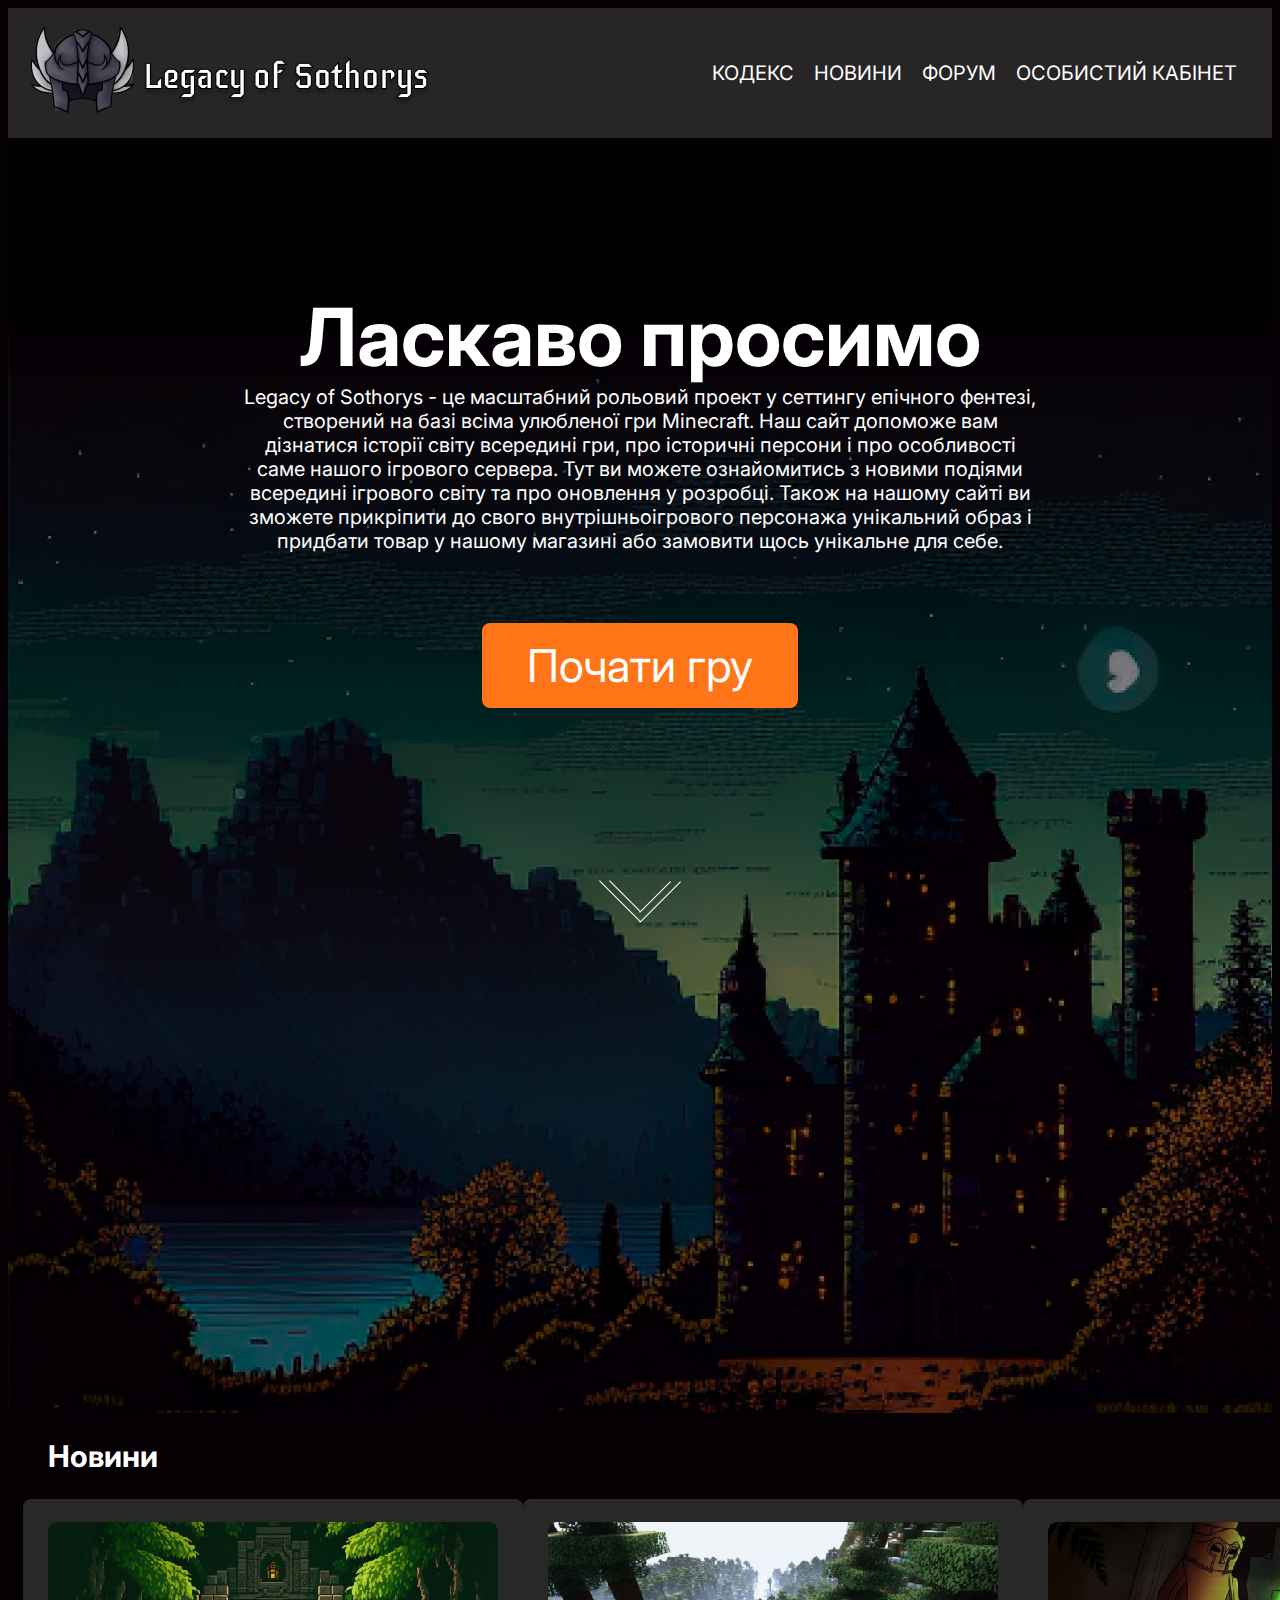
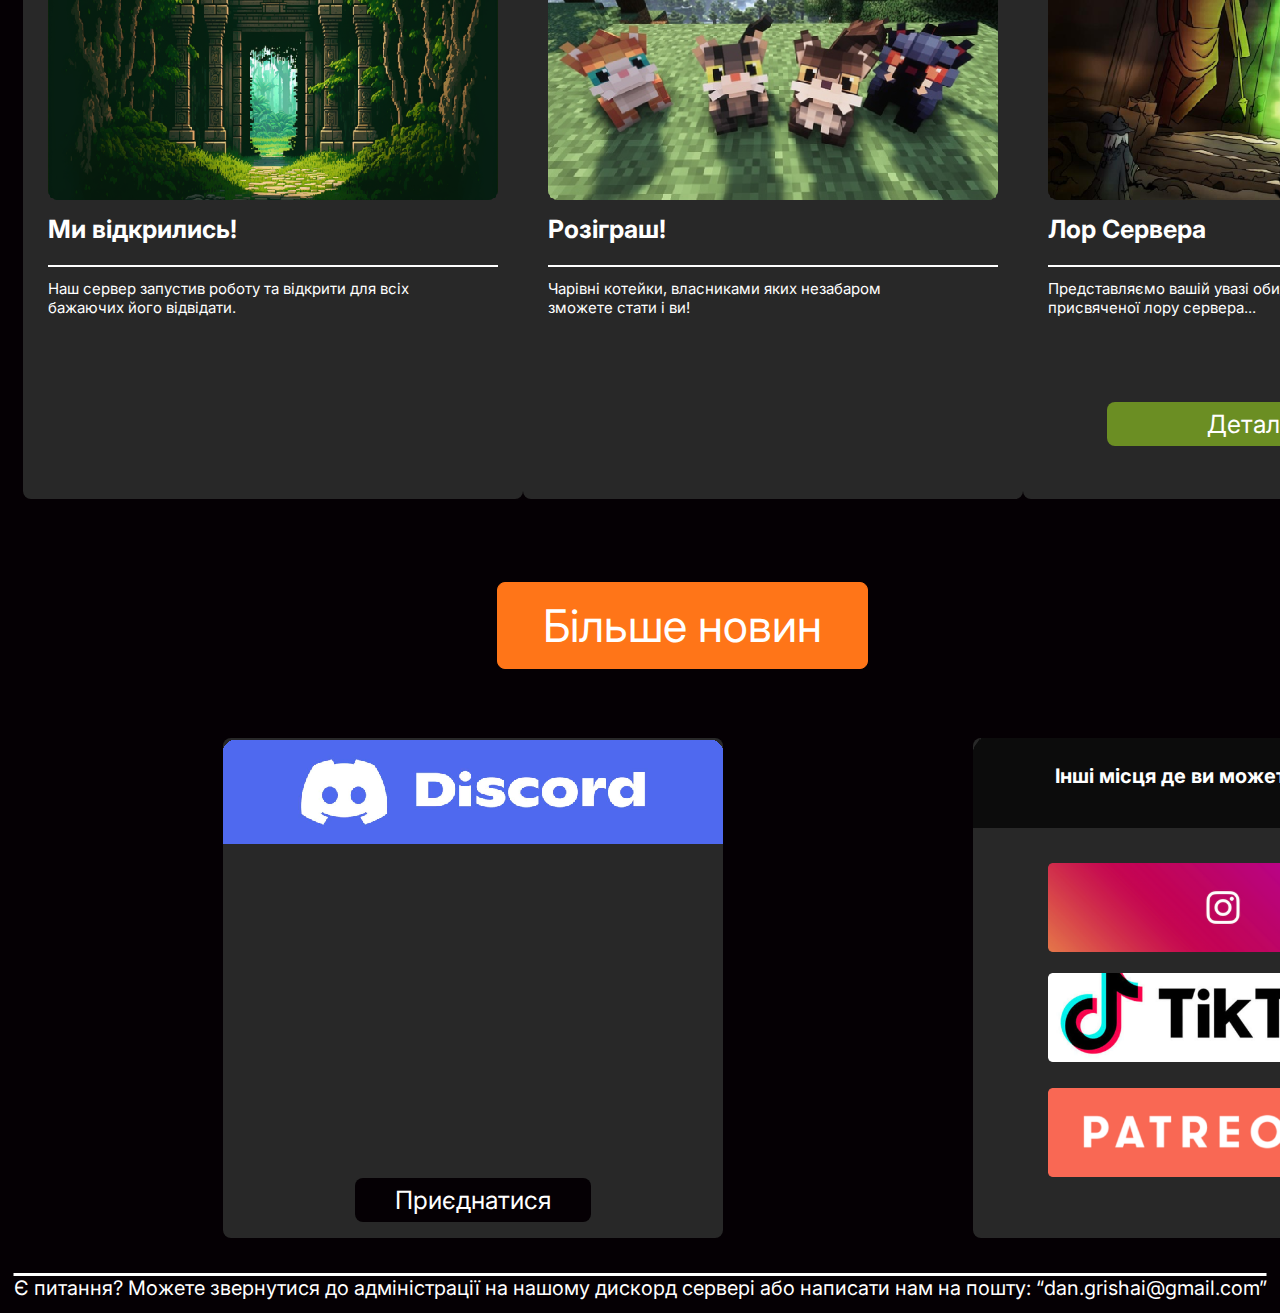
==== index.html @ 319db207 "1" ====
<!DOCTYPE html>
<html lang="en">
<head>
    <meta charset="UTF-8">
    <meta http-equiv="X-UA-Compatible" content="IE=edge">
    <meta name="viewport" content="width=device-width, initial-scale=1.0">
    <title>Legacy of  Sothorys</title>
    <link rel="preconnect" href="https://fonts.googleapis.com">
    <link rel="preconnect" href="https://fonts.gstatic.com" crossorigin>
    <link href="https://fonts.googleapis.com/css2?family=Inter&display=swap" rel="stylesheet">
    <link rel="stylesheet" href="/styles/style.css">
    <link href="https://cdnjs.cloudflare.com/ajax/libs/normalize/8.0.1/normalize.min.css">
</head>
<link rel="shortcut icon" href="/images/web.ico" type="image/x-icon">
<body>
    <header>
        <div class="header">
            <a href="index.html" class="header__logo"><img src="/images/Logo.png" alt="Logo"></a>
            <nav>
                <ul class="nav">
                    <li class="nav__item">
                        <a href="info.html" class="nav__link">Кодекс</a>
                    </li>
                    <li class="nav__item">
                        <a href="news.html" class="nav__link">Новини</a>
                    </li>
                    <li class="nav__item">
                        <a href="#" class="nav__link">Форум</a>
                    </li>
                    <li class="nav__item">
                        <a href="log.html" class="nav__link">Особистий кабінет</a>
                    </li>
                </ul>
            </nav>
        </div>
    </header>
    <section class="banner">
    <section>
        <div class="container">
            <h1 class="banner__title">Ласкаво просимо</h1>
            <p class="banner__text">Legacy of Sothorys - це масштабний рольовий
                проект у сеттингу епічного фентезі, створений
                на базі всіма улюбленої гри Minecraft.
                
                Наш сайт допоможе вам дізнатися історії світу всередині гри, про історичні персони і про особливості саме нашого ігрового сервера. Тут ви можете ознайомитись з новими подіями всередині ігрового світу та про оновлення у розробці. Також на нашому сайті ви зможете прикріпити до свого внутрішньоігрового персонажа унікальний образ і придбати товар у нашому магазині або замовити щось унікальне для себе.</p>
                <div class="btn">
                    <a href="start.html" class="btn__btn">Почати гру</a>
                </div>
                <img class="banner__img" src="/images/down.png " alt="banner">
        </div>
    </section>
    </section>
    <section class="section">
        <div class="container">
            <h2 class="section__title">Новини</h2>
            <div class="news">
                <div class="news-item">
                    <div class="news-header">
                        <div class="news-info">
                            <h3 class="news-info__title">Ми відкрились!</h3>
                        </div>
                    </div>
                    <div class="news-footer">
                        <ul class="news-list">
                            <p class="news-list__item">Наш сервер запустив роботу та відкрити для всіх бажаючих його відвідати.</p>
                            <!-- <a href="#" class="news-list__btn">Детальніше</a> -->
                        </ul>
                        <img class="news-info__img1" src="/images/new1.png" alt="news">
                        <img class="news-info__line1" src="/images/line.png" alt="news">
                    </div>
                </div>
                <div class="news-item1">
                    <div class="news-header">
                        <div class="news-info">
                            <h3 class="news-info__title">Розіграш!</h3>
                        </div>
                    </div>
                    <div class="news-footer">
                        <ul class="news-list">
                            <p class="news-list__item">Чарівні котейки, власниками яких незабаром зможете стати і ви!</p>
                            <!-- <a href="#" class="news-list__btn">Детальніше</a> -->
                        </ul>
                        <img class="news-info__img1" src="/images/new2.png" alt="news">
                        <img class="news-info__line1" src="/images/line.png" alt="news">
                    </div>
                </div>
                <div class="news-item2">
                    <div class="news-header">
                        <div class="news-info">
                            <h3 class="news-info__title">Лор Сервера</h3>
                        </div>
                    </div>
                    <div class="news-footer">
                        <ul class="news-list">
                            <p class="news-list__item">Представляємо вашій увазі обидві частини статті, присвяченої лору сервера...</p>
                            <a href="#" class="news-list__btn">Детальніше</a>
                        </ul>
                        <img class="news-info__img1" src="/images/new3.png" alt="news">
                        <img class="news-info__line1" src="/images/line.png" alt="news">
                    </div>
                    <div class="newsbtn">
                        <a href="news.html" class="newsbtn__btn">Більше новин</a>
                    </div>
                </div>
            </div>
        </div>
    </div>
</div>
    </section>
    <section class="contacts">
        <div class="info">
            <div class="links">                
                <div class="info__header">
                    <img class="info__header__img" src="/images/Dis1.png" alt="Dis">
                </div>
                <div class="info__btn">
                    <a href="#" class="info__btn__btn">Приєднатися</a>
                </div>
            </div>
            <div class="links1">                
                <div class="links1__header">
                    <img src="/images/blackline.png" class="links1__header__img" alt="textback">
                    <h4 class="links1__header__title">Інші місця де ви можете нас знайти:</h4>
                </div>
                <div class="links1__btn">
                    <a href="#"><img class="links1__btn__instagram" src="/images/inst.png" alt="info-btn"></a>
                    <a href="#"><img class="links1__btn__tiktok" src="/images/tiktok.png" alt="info-btn1"></a>
                    <a href="#"><img class="links1__btn__patreon" src="/images/patreon.png" alt="info-btn2"></a>
                </div>
            </div>
        </div>
    </section>
    <section class="end">
        <div class="ending">
            <p class="ending__text">Є питання? Можете звернутися до адміністрації на нашому дискорд сервері або написати нам на пошту: “dan.grishai@gmail.com”</p>
        </div>
    </section>
</body>
</html>
---- styles/style.css ----
@charset "UTF-8";
html {
  font-size: 10px;
}

body {
  color: #FFFFFF;
  background-color: #050004;
  font-size: 20px;
  font-family: "Inter", sans-serif;
  overflow-x: hidden;
}

a {
  text-decoration: none;
}

.header {
  display: flex;
  background-color: #272525;
  justify-content: space-between;
  align-items: center;
  height: 100px;
  max-width: 1940px;
  margin: 0 auto;
  padding: 15px 15px;
}

.container {
  max-width: 1940px;
  margin: 0 auto;
  padding: 0 15px;
}

.nav {
  list-style: none;
  display: flex;
  text-transform: uppercase;
}
.nav__item {
  margin-right: 20px;
}
.nav__item:last-child {
  margin-right: 20px;
}
.nav__link {
  color: #FFFFFF;
  text-decoration: none;
}

.banner {
  text-align: center;
  background-color: #050004;
  background-image: url(/images/Back.png);
  color: #FFFFFF;
  max-width: 1940px;
  padding-top: 150px;
  padding-bottom: 657px;
}
.banner__title {
  font-size: 8rem;
  max-width: 920px;
  margin: 0 auto;
}
.banner__text {
  max-width: 800px;
  margin: 0 auto;
}
.banner__img {
  position: relative;
  top: 172px;
}

.section {
  background-color: #050004;
  max-width: 1940px;
  max-height: 900px;
}
.section__title {
  position: relative;
  left: 25px;
}

.btn {
  display: flex;
  align-items: center;
  justify-content: center;
  padding-top: 70px;
}
.btn__btn {
  font-size: 45px;
  background-color: #FF7518;
  padding: 1.5rem 4.5rem;
  color: #FFFFFF;
  border-radius: 0.8rem;
}

.news {
  display: flex;
  justify-content: space-between;
  top: 50px;
}

.news-info {
  display: flex;
  background-color: #282828;
  width: 500px;
  height: 600px;
  border-radius: 0.8rem;
}
.news-info__title {
  position: relative;
  top: 290px;
  font-size: 2.5rem;
  left: 25px;
}
.news-info__img1 {
  position: relative;
  bottom: 675px;
  left: 25px;
}
.news-info__line1 {
  display: flex;
  position: relative;
  width: 450px;
  height: 2px;
  bottom: 615px;
  left: 25px;
}

.news-list {
  display: flex;
  max-width: 400px;
  font-size: 1.5rem;
  position: relative;
  bottom: 250px;
  right: 15px;
}
.news-list__btn {
  display: flex;
  position: absolute;
  top: 138px;
  left: 99px;
  font-size: 2.5rem;
  background-color: #6B8E23;
  padding: 0.7rem 10rem;
  color: #FFFFFF;
  border-radius: 0.8rem;
}

.news-item {
  position: relative;
  margin: 0 auto;
}

.news-item1 {
  position: relative;
  margin: 0 auto;
}

.news-item2 {
  position: relative;
  margin: 0 auto;
}

.newsbtn {
  display: flex;
  position: relative;
  right: 526px;
  bottom: 300px;
}
.newsbtn__btn {
  border: 1px solid #FF7518;
  font-size: 45px;
  background-color: #FF7518;
  padding: 1.5rem 4.5rem;
  color: #FFFFFF;
  border-radius: 0.8rem;
}

.contacts {
  background-color: #050004;
  max-width: 1940px;
}

.info {
  display: flex;
  background-color: #282828;
  width: 500px;
  height: 500px;
  border-radius: 0.8rem;
  position: relative;
  left: 17%;
}
.info__header__img {
  display: flex;
  position: relative;
  bottom: 18px;
}
.info__btn__btn {
  display: flex;
  position: absolute;
  left: 50%;
  transform: translate(-50%, 0);
  top: 88%;
  font-size: 2.5rem;
  background-color: #050004;
  padding: 0.7rem 4rem;
  color: #FFFFFF;
  border-radius: 0.8rem;
}
.info__end {
  display: flex;
}

.links1 {
  display: flex;
  background-color: #282828;
  width: 500px;
  height: 500px;
  border-radius: 0.8rem;
  position: relative;
  left: 50%;
}
.links1__header {
  display: flex;
}
.links1__header__img {
  display: flex;
  max-height: 90px;
  max-width: 500px;
  position: relative;
}
.links1__header__title {
  display: flex;
  position: absolute;
  left: 82px;
}
.links1__btn {
  position: relative;
  right: 85%;
}
.links1__btn__instagram {
  display: flex;
  position: absolute;
  max-width: 350px;
  max-height: 90px;
  top: 25%;
}
.links1__btn__tiktok {
  display: flex;
  position: absolute;
  max-width: 350px;
  max-height: 90px;
  top: 47%;
}
.links1__btn__patreon {
  display: flex;
  position: absolute;
  max-width: 350px;
  max-height: 90px;
  top: 70%;
}

.end {
  background-color: #050004;
  max-width: 1940px;
}

.ending {
  display: flex;
}
.ending__text {
  top: 15px;
  display: flex;
  position: relative;
  left: 50%;
  transform: translate(-50%, 0);
  border-top: solid;
}

.start {
  background-color: #050004;
  max-width: 1940px;
}
.start__title {
  position: relative;
  left: 25px;
}

.step {
  position: relative;
  left: 25px;
}
.step__first {
  display: flex;
  position: relative;
}
.step__first__img {
  position: relative;
}
.step__first__title {
  position: absolute;
  left: 80px;
  bottom: 313px;
  font-size: 40px;
}
.step__first__text {
  position: absolute;
  left: 80px;
  bottom: 227px;
  max-width: 500px;
}
.step__first__rools {
  display: flex;
  position: absolute;
  left: 77px;
  bottom: 193px;
  background-color: #FF7518;
  padding: 1rem 0.9rem;
  border-radius: 0.8rem;
  color: #fff;
}
.step__first__registration {
  display: flex;
  position: absolute;
  left: 304px;
  bottom: 193px;
  background-color: #6B8E23;
  padding: 1rem 0.9rem;
  border-radius: 0.8rem;
  color: #fff;
}
.step__two {
  position: relative;
  top: 45px;
}
.step__two__img {
  position: relative;
}
.step__two__title {
  position: absolute;
  left: 80px;
  bottom: 336px;
  font-size: 40px;
}
.step__two__text {
  position: absolute;
  left: 80px;
  bottom: 260px;
  max-width: 500px;
}
.step__two__windows {
  display: inline-block;
  position: relative;
  padding: 12px 40px 12px 16px;
  background-color: #FF7518;
  color: #fff;
  font-weight: 500;
  font-size: 18px;
  border-radius: 0.8rem;
  bottom: 190px;
  left: 10px;
}
.step__two__windows__text {
  display: block;
  margin-bottom: 6px;
}
.step__two__windows__subtext {
  display: block;
  font-weight: 300;
}
.step__two__linux {
  display: inline-block;
  position: relative;
  padding: 12px 40px 12px 16px;
  background-color: #6B8E23;
  color: #fff;
  font-weight: 500;
  font-size: 18px;
  border-radius: 0.8rem;
  bottom: 190px;
  left: 20px;
}
.step__two__linux__text {
  display: block;
  margin-bottom: 6px;
}
.step__two__linux__subtext {
  display: block;
  font-weight: 300;
}
.step__last {
  position: relative;
  top: 60px;
}
.step__last__title {
  position: absolute;
  left: 80px;
  bottom: -26px;
  font-size: 40px;
}

.step__two__windows::before {
  content: "";
  display: block;
  position: absolute;
  top: 0;
  right: 0;
  bottom: 0;
  width: 60px;
  background-image: url("/images/wind.png");
  background-position: center bottom;
  background-repeat: no-repeat;
}

.step__two__linux::before {
  content: "";
  display: block;
  position: absolute;
  top: 0;
  right: 0;
  bottom: 0;
  width: 60px;
  background-image: url("/images/linux.png");
  background-position: center bottom;
  background-repeat: no-repeat;
}

.Reg {
  text-align: center;
  background-color: #050004;
  background-image: url(/images/Back.png);
  max-width: 1940px;
  padding-top: 150px;
  padding-bottom: 633px;
}

.registration-container {
  background-color: rgba(30, 30, 30, 0.8);
  color: #fff;
  position: fixed;
  top: 60%;
  left: 50%;
  transform: translate(-50%, -50%);
  padding: 30px;
  border-radius: 10px;
  box-shadow: 0px 0px 20px 0px rgba(0, 0, 0, 0.3);
  max-width: 600px;
}

.registration-container h2 {
  margin-top: 0;
}

.form-row {
  display: flex;
  justify-content: space-between;
}

.form-group {
  margin-bottom: 20px;
}

label {
  display: block;
  margin-bottom: 5px;
}

input[type=text],
input[type=email],
input[type=password] {
  border: 1px solid #ccc;
  background-color: rgba(255, 255, 255, 0.1);
  color: #fff;
}

button[type=submit] {
  display: block;
  margin-top: 30px;
  padding: 20px 156px;
  border: 1px solid #ccc;
  border-radius: 5px;
  background-color: rgba(255, 255, 255, 0.1);
  color: #fff;
  cursor: pointer;
}

button[type=submit]:hover {
  background-color: rgba(255, 255, 255, 0.2);
}

.login-section {
  background-color: rgba(30, 30, 30, 0.8);
  color: white;
  width: 400px;
  margin: 0 auto;
  padding: 20px;
  border-radius: 10px;
  text-align: center;
}

.login-section h2 {
  font-size: 24px;
  margin-bottom: 20px;
}

.login-form {
  display: flex;
  flex-direction: column;
}

.input-group {
  display: flex;
  flex-direction: row;
  align-items: center;
  margin-bottom: 10px;
}

.input-group label {
  margin-right: 10px;
}

.input-group input {
  padding: 5px;
  border: 1px solid gray;
  border-radius: 5px;
  font-size: 16px;
  width: 100%;
}

.button-group {
  display: flex;
  justify-content: center;
  margin-top: 20px;
}

.button-group button {
  padding: 10px 20px;
  background-color: gray;
  border: none;
  color: white;
  font-size: 16px;
  border-radius: 5px;
  cursor: pointer;
}

.links-group {
  margin-top: 20px;
}

.links-group a {
  margin-right: 10px;
  color: white;
  text-decoration: none;
}

.links-group a:hover {
  text-decoration: underline;
}

.Log {
  background-color: #050004;
  background-image: url(/images/Back.png);
  max-width: 1940px;
  padding-top: 150px;
  padding-bottom: 229px;
}

.login-section {
  background-color: #1E1E1E;
  opacity: 0.8;
  color: #FFF;
  text-align: center;
  padding: 50px;
}

.login-section h2 {
  margin-top: -20px;
  font-size: 34px;
  margin-bottom: 30px;
}

.form-group {
  display: flex;
  flex-direction: column;
  margin-bottom: 20px;
}

.form-group label {
  align-self: flex-start;
  margin-bottom: 5px;
}

.form-group input {
  padding: 10px;
  border: 1px solid #888;
  border-radius: 5px;
  background-color: #1E1E1E;
  color: #FFF;
}

.form-group input:focus {
  outline: none;
  border-color: #0CF;
}

.form-group input[type=submit] {
  background-color: #1E1E1E;
  border: 1px solid #888;
  border-radius: 5px;
  color: #FFF;
  padding: 10px 20px;
  cursor: pointer;
}

.form-group input[type=submit]:hover {
  background-color: #0CF;
  border-color: #0CF;
  color: #FFF;
}

.links {
  margin-top: 20px;
}

.links a {
  color: #FFF;
  text-decoration: none;
  margin-right: 20px;
}

.links a:hover {
  color: #0CF;
}

.logbtn {
  border: 1px solid white;
  padding: 2px 15px;
  color: #FFFFFF;
  border-color: #FFF;
  border-radius: 0.8rem;
}

/* Стили для ячеек новостей */
.news-itemm {
  background-color: #272525;
  color: white;
  margin-bottom: 20px;
  margin: 0 auto;
  text-align: center;
  top: 50px;
  max-width: 900px;
  max-height: 600px;
}
.news-itemm__date {
  position: relative;
  left: 25px;
}

.news-itemm h2 {
  position: relative;
  top: 10px;
}

/* Стили для изображения */
.news-itemm img {
  max-width: 100%;
}

/* Стили для кнопки "Подробней" */
.read-more {
  background-color: #FF7518;
  color: #FFFFFF;
  padding: 10px 20px;
  text-decoration: none;
  border-radius: 0.8rem;
  position: relative;
  right: 25px;
}

.new3 {
  width: 80%;
  margin: 0 auto;
  text-align: center;
}
.new3-text {
  max-width: 800px;
  position: relative;
  left: 350px;
}
.new3-btn {
  font-size: 2.5rem;
  background-color: #FF7518;
  padding: 2rem 10rem;
  border-radius: 0.8rem;
  color: #FFFFFF;
  position: relative;
  top: 25px;
}

.Titels {
  display: flex;
  flex-direction: column;
  background-color: #282828;
  padding: 10px;
  width: 200px;
  height: 725px;
  position: relative;
  top: 20px;
}

.Titels__title {
  font-size: 1.2em;
  margin-bottom: 10px;
}

.infos {
  list-style: none;
  padding: 0;
  margin: 0;
}

.infos__item {
  margin-bottom: 5px;
}

.infos__item a {
  color: #fff;
  text-decoration: none;
}

.infos__link {
  font-size: 16px;
  position: relative;
  left: 5px;
}

.infos__link:hover {
  text-decoration: underline;
}

.Textos {
  position: relative;
  left: 500px;
  bottom: 700px;
}

.prof-inf {
  position: relative;
  left: 300px;
  max-width: 400px;
  max-height: 500px;
  margin: 50px;
  background-color: #272525;
  padding: 80px 40px;
  border-radius: 10px;
}

.profile-section {
  display: flex;
  align-items: center;
  margin-bottom: 20px;
}

.profile-section label {
  font-weight: bold;
  margin-right: 10px;
}

.change-password-btn {
  background-color: #FF7518;
  color: #fff;
  padding: 5px 5px;
  border: none;
  border-radius: 30px;
  cursor: pointer;
}

.logout-btn {
  background-color: #6B8E23;
  color: #fff;
  padding: 10px 20px;
  border: none;
  border-radius: 30px;
  font-weight: bold;
  cursor: pointer;
  margin-left: auto;
}

.personalization-section {
  position: relative;
  left: 800px;
  bottom: 346px;
  max-width: 400px;
  max-height: 500px;
  margin: 50px;
  background-color: #272525;
  padding: 80px 40px;
  border-radius: 10px;
}

.personalization-section h2 {
  margin-bottom: 10px;
}

.upload-message {
  font-size: 14px;
  color: gray;
  margin-bottom: 10px;
}

.image-preview {
  border: 1px solid #ccc;
  padding: 10px;
  max-width: 100%;
  margin-bottom: 10px;
}

.upload-btn {
  background-color: orange;
  color: #fff;
  padding: 10px 20px;
  border: none;
  border-radius: 30px;
  font-weight: bold;
  cursor: pointer;
}/*# sourceMappingURL=style.css.map */
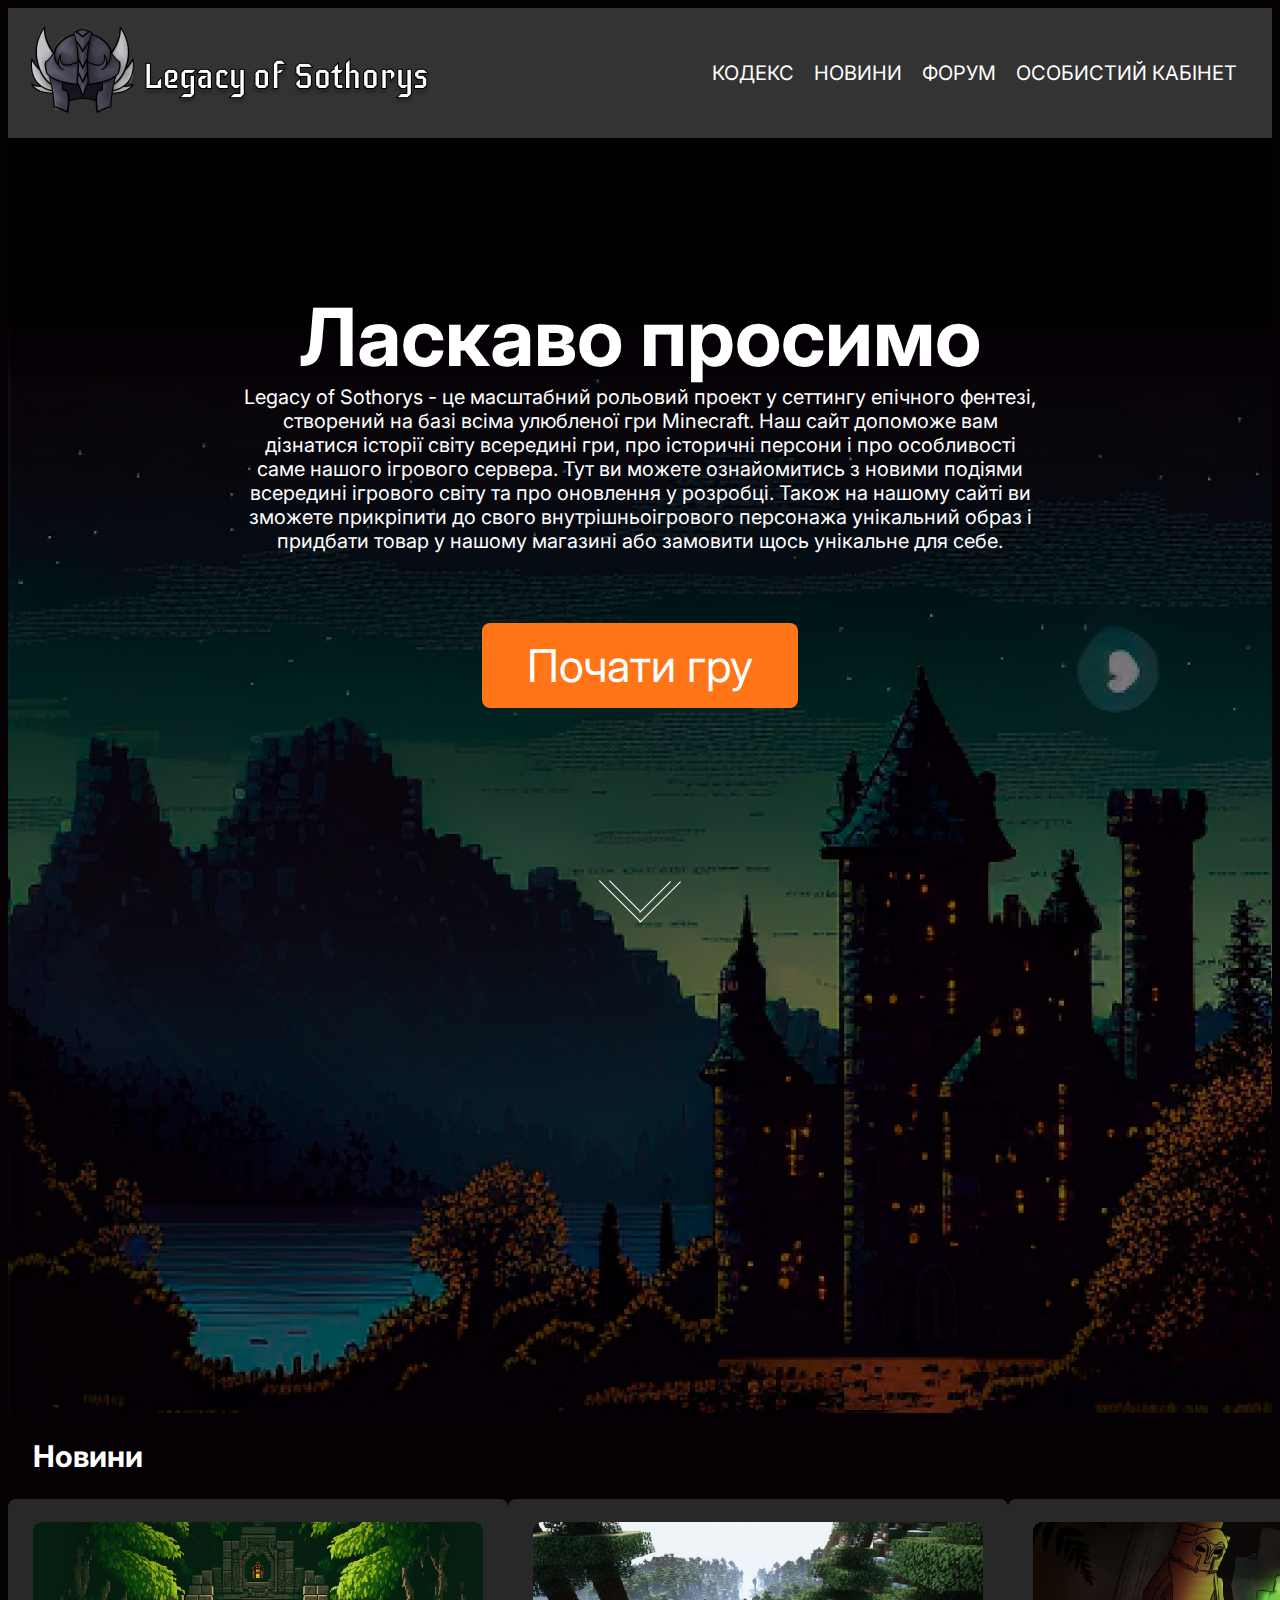
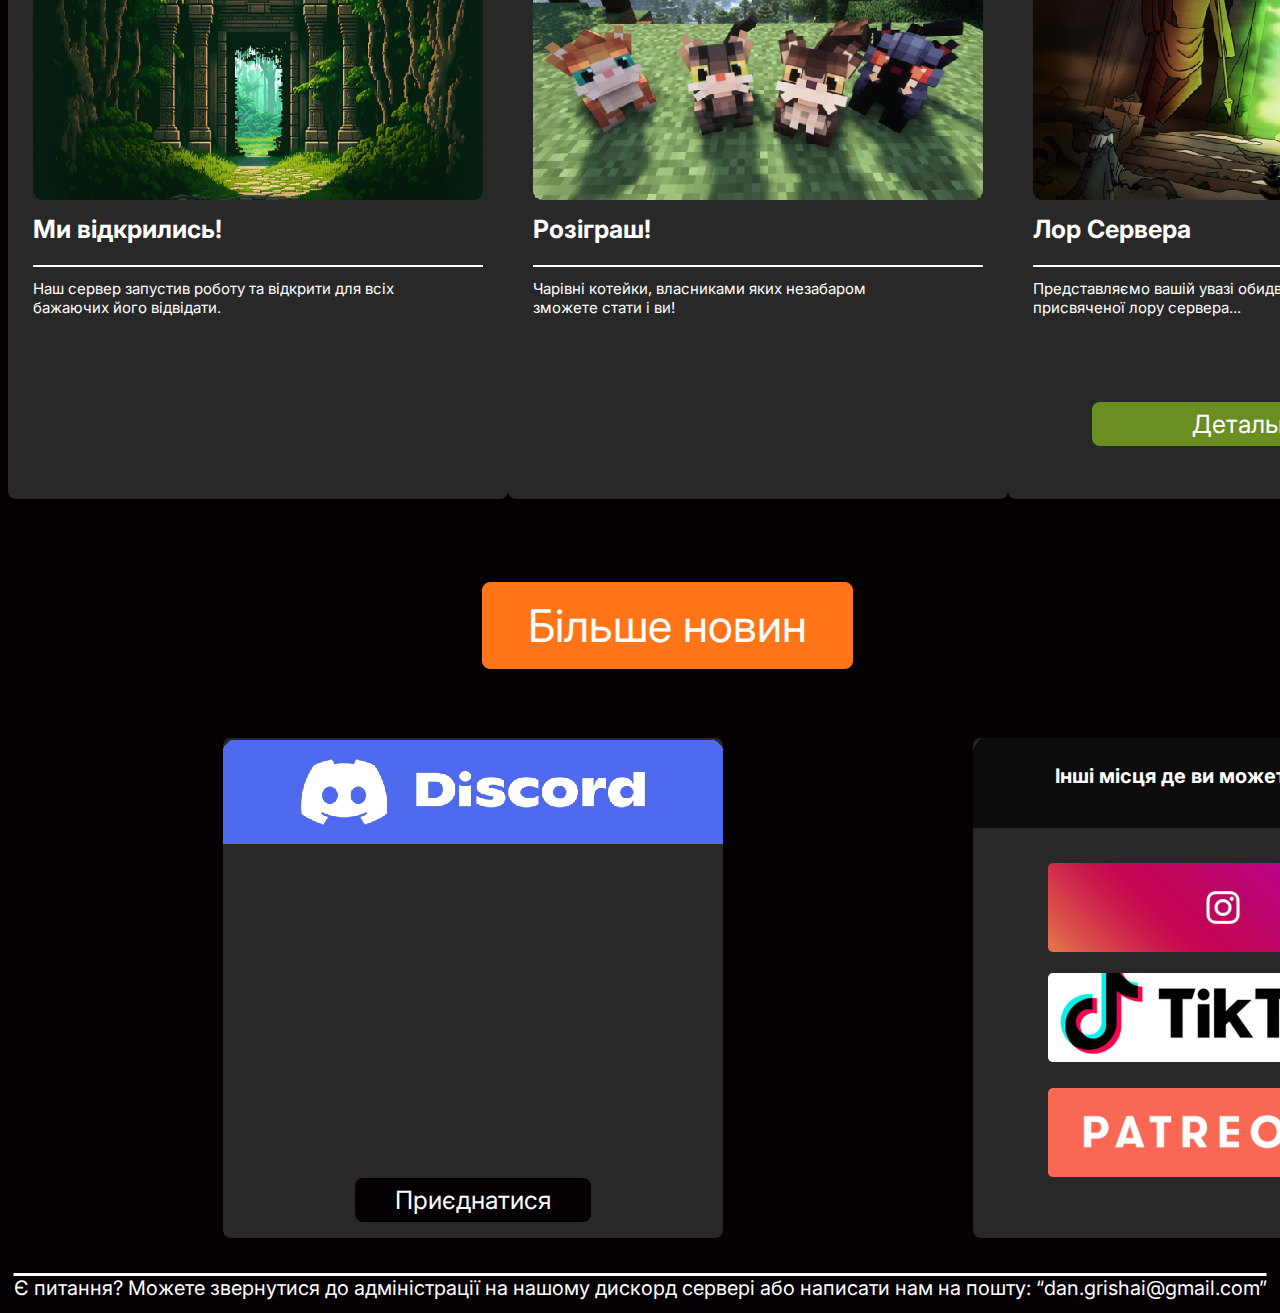
==== commit c522e4a1: "1" ====
--- a/index.html
+++ b/index.html
@@ -32,8 +32,10 @@
                     </li>
                 </ul>
             </nav>
+            <div class="navbar-toggle">&#9776;</div>
         </div>
     </header>
+    
     <section class="banner">
     <section>
         <div class="container">
@@ -135,5 +137,15 @@
             <p class="ending__text">Є питання? Можете звернутися до адміністрації на нашому дискорд сервері або написати нам на пошту: “dan.grishai@gmail.com”</p>
         </div>
     </section>
+    <script>
+        document.addEventListener('DOMContentLoaded', function () {
+            var navbarToggle = document.querySelector('.navbar-toggle');
+            var navbarMenu = document.querySelector('.nav');
+
+            navbarToggle.addEventListener('click', function () {
+                navbarMenu.classList.toggle('navbar-open');
+            });
+        });
+    </script>
 </body>
 </html>--- a/styles/style.css
+++ b/styles/style.css
@@ -17,19 +17,15 @@
 
 .header {
   display: flex;
-  background-color: #272525;
+  background-color: #333;
   justify-content: space-between;
   align-items: center;
   height: 100px;
   max-width: 1940px;
   margin: 0 auto;
   padding: 15px 15px;
-}
-
-.container {
-  max-width: 1940px;
-  margin: 0 auto;
-  padding: 0 15px;
+  position: relative; /* Добавлено */
+  z-index: 999; /* Добавлено */
 }
 
 .nav {
@@ -37,17 +33,45 @@
   display: flex;
   text-transform: uppercase;
 }
+
 .nav__item {
   margin-right: 20px;
 }
-.nav__item:last-child {
-  margin-right: 20px;
-}
+
 .nav__link {
-  color: #FFFFFF;
+  color: #fff;
   text-decoration: none;
 }
 
+.navbar-toggle {
+  display: none;
+}
+
+@media screen and (max-width: 930px) {
+  .nav {
+    display: none;
+    flex-direction: column;
+    align-items: center;
+    background-color: #333;
+    padding: 20px;
+    position: absolute;
+    top: 100px;
+    left: 0;
+    right: 0;
+    z-index: 999; /* Добавлено */
+  }
+  .navbar-open {
+    display: flex;
+  }
+  .navbar-toggle {
+    display: block;
+    cursor: pointer;
+    color: #fff;
+    font-size: 24px;
+    position: relative; /* Добавлено */
+    z-index: 1000; /* Добавлено */
+  }
+}
 .banner {
   text-align: center;
   background-color: #050004;
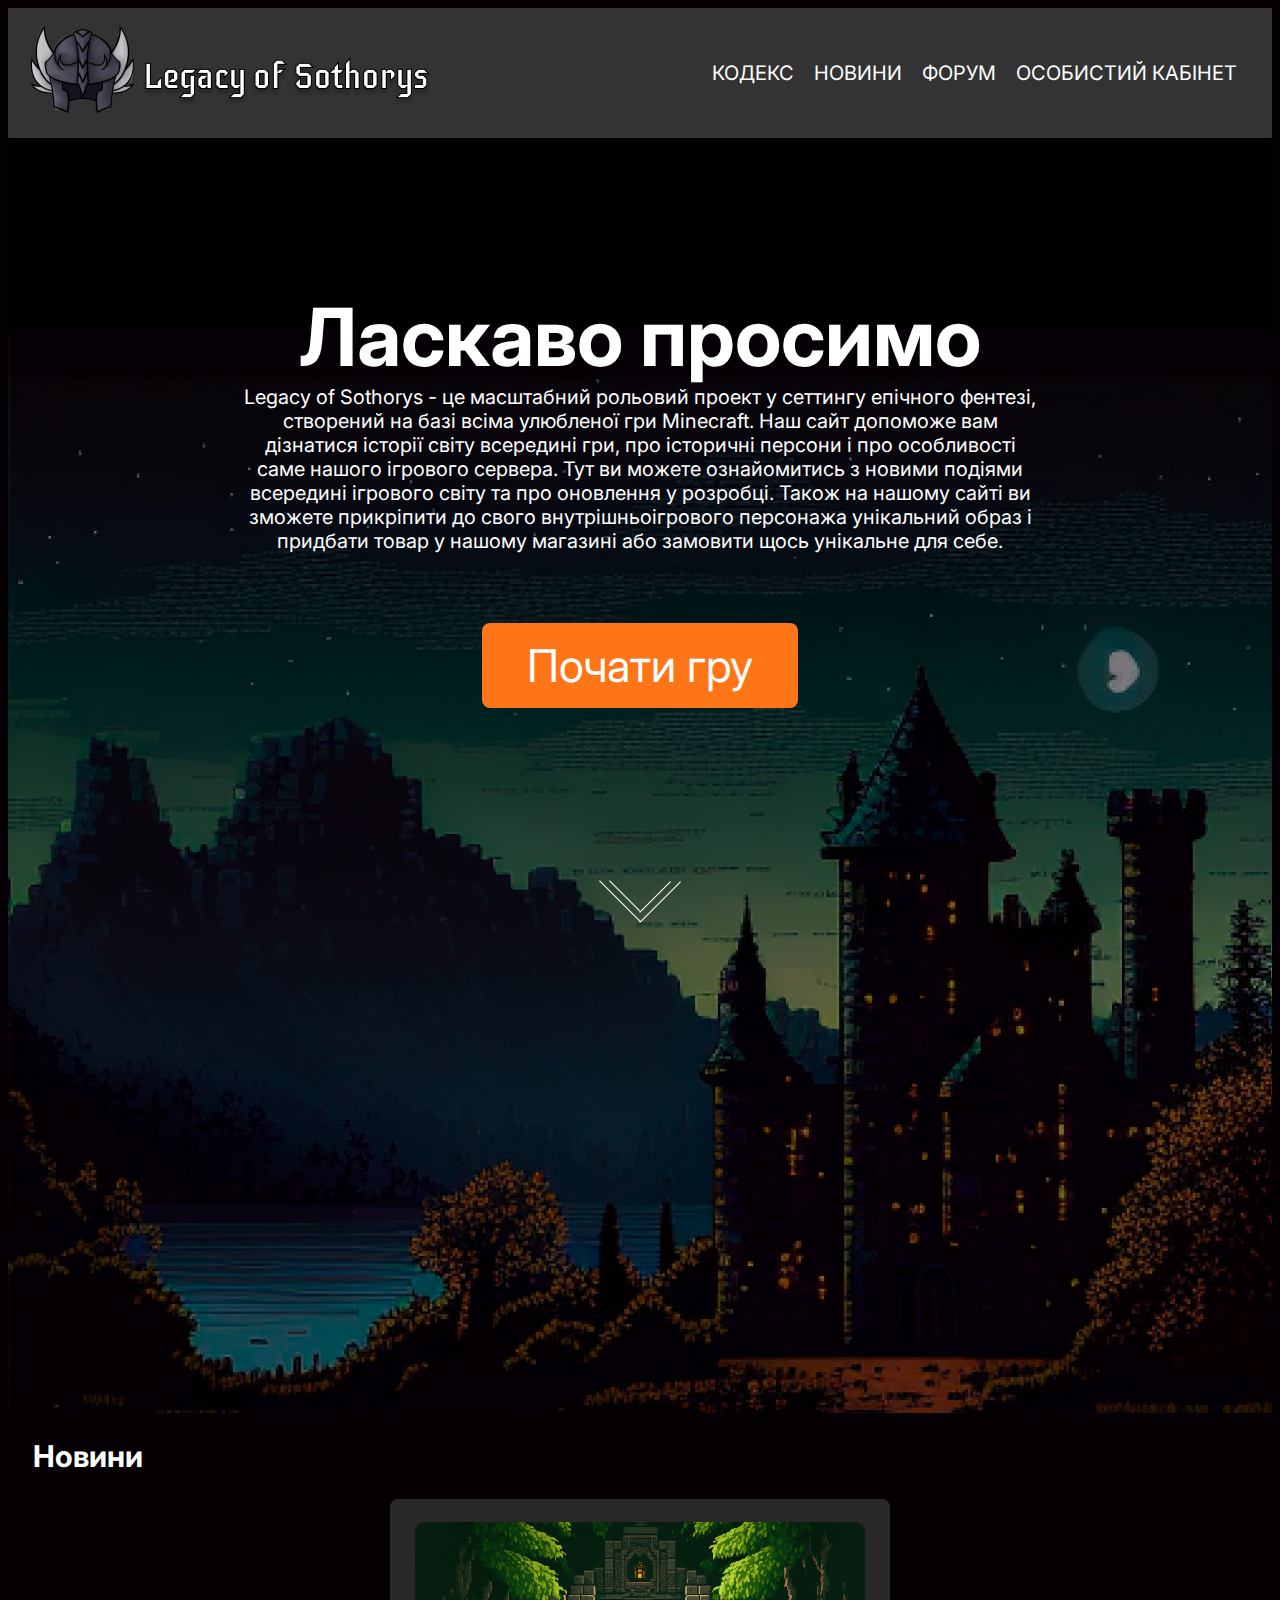
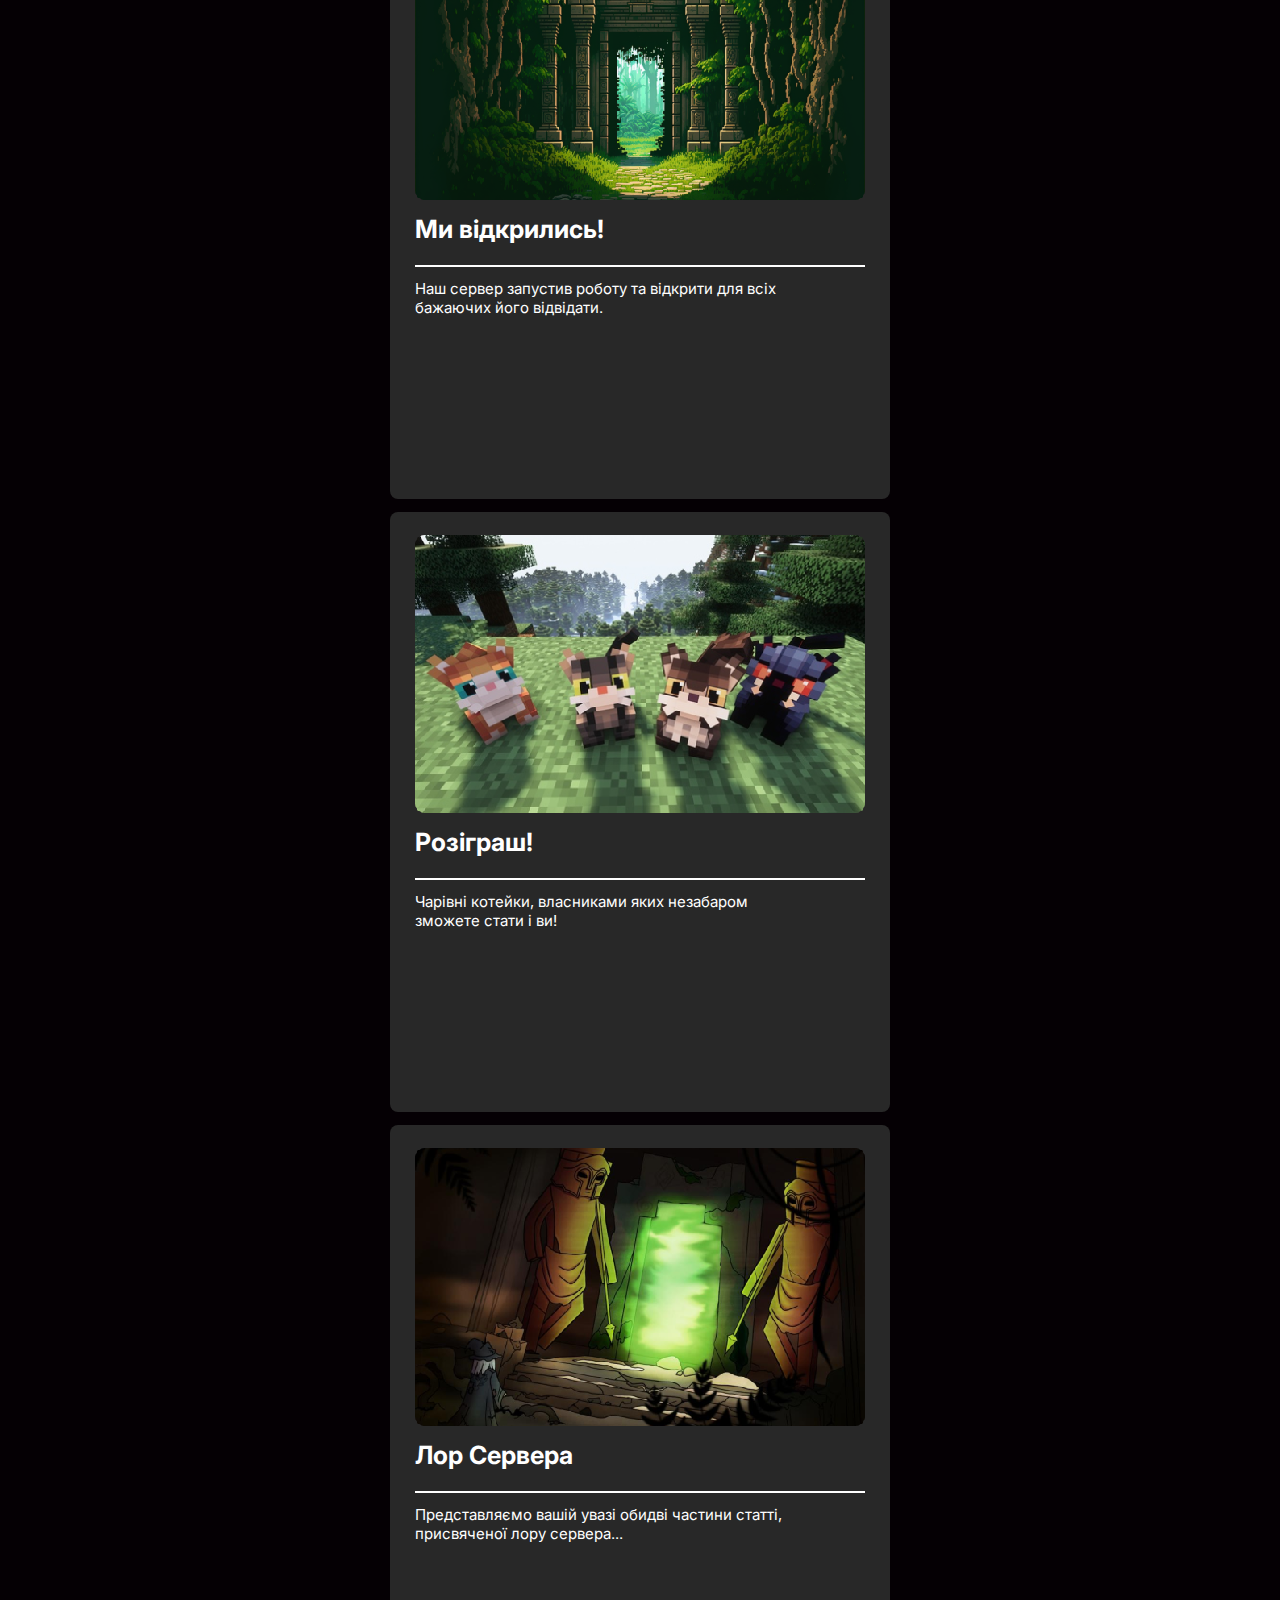
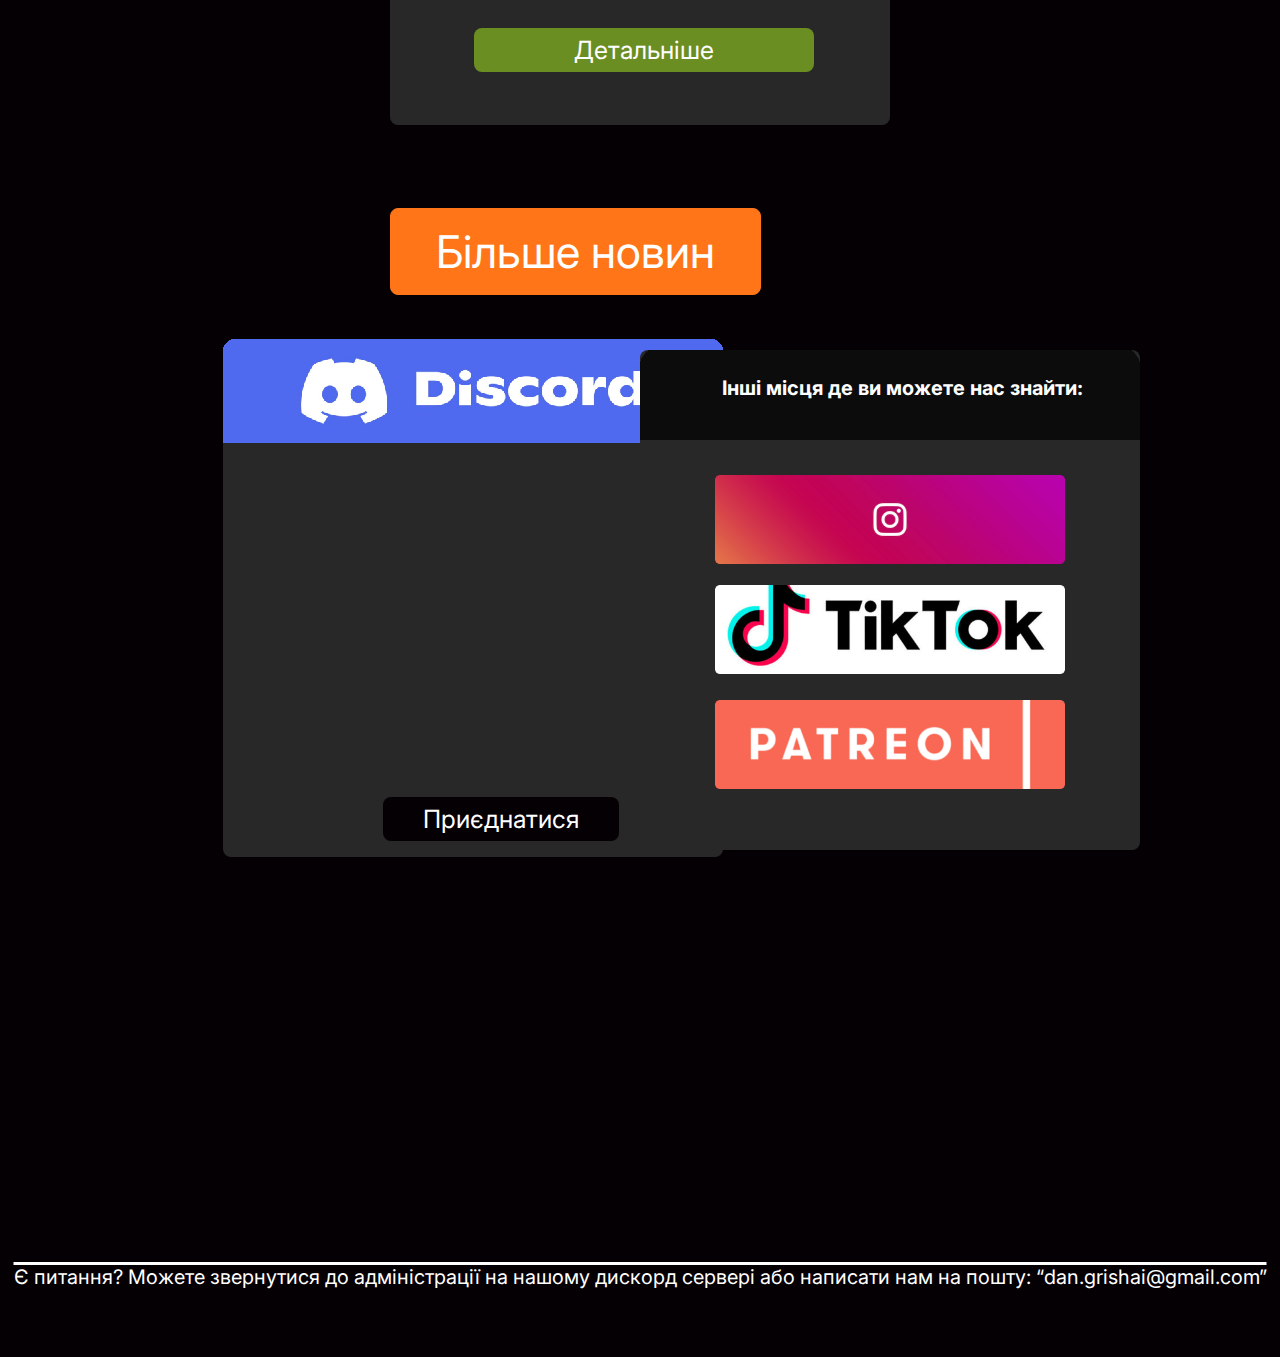
==== commit 6392f8fb: "1" ====
--- a/index.html
+++ b/index.html
@@ -111,25 +111,25 @@
     </section>
     <section class="contacts">
         <div class="info">
-            <div class="links">                
-                <div class="info__header">
-                    <img class="info__header__img" src="/images/Dis1.png" alt="Dis">
+                <div class="info-links">                
+                    <div class="info-links__header">
+                        <img class="info-links__header__img" src="/images/Dis1.png" alt="Dis">
+                    </div>
+                    <div class="info-links__btn">
+                        <a href="#" class="info-links__btn__btn">Приєднатися</a>
+                    </div>
                 </div>
-                <div class="info__btn">
-                    <a href="#" class="info__btn__btn">Приєднатися</a>
+                <div class="info-links1">                
+                    <div class="info-links1__header">
+                        <img src="/images/blackline.png" class="info-links1__header__img" alt="textback">
+                        <h4 class="info-links1__header__title">Інші місця де ви можете нас знайти:</h4>
+                    </div>
+                    <div class="info-links1__btn">
+                        <a href="#"><img class="info-links1__btn__instagram" src="/images/inst.png" alt="info-btn"></a>
+                        <a href="#"><img class="info-links1__btn__tiktok" src="/images/tiktok.png" alt="info-btn1"></a>
+                        <a href="#"><img class="info-links1__btn__patreon" src="/images/patreon.png" alt="info-btn2"></a>
+                    </div>
                 </div>
-            </div>
-            <div class="links1">                
-                <div class="links1__header">
-                    <img src="/images/blackline.png" class="links1__header__img" alt="textback">
-                    <h4 class="links1__header__title">Інші місця де ви можете нас знайти:</h4>
-                </div>
-                <div class="links1__btn">
-                    <a href="#"><img class="links1__btn__instagram" src="/images/inst.png" alt="info-btn"></a>
-                    <a href="#"><img class="links1__btn__tiktok" src="/images/tiktok.png" alt="info-btn1"></a>
-                    <a href="#"><img class="links1__btn__patreon" src="/images/patreon.png" alt="info-btn2"></a>
-                </div>
-            </div>
         </div>
     </section>
     <section class="end">
--- a/styles/style.css
+++ b/styles/style.css
@@ -72,6 +72,41 @@
     z-index: 1000; /* Добавлено */
   }
 }
+@media screen and (max-width: 1562px) {
+  .news {
+    display: flex;
+    flex-direction: column;
+    top: 50px;
+  }
+  .news-item1 {
+    position: relative;
+    bottom: 370px;
+  }
+  .news-item2 {
+    position: relative;
+    bottom: 740px;
+  }
+  .newsbtn {
+    display: flex;
+    position: relative;
+    left: 50%;
+  }
+  .info {
+    display: flex;
+    flex-direction: column;
+    position: relative;
+    top: 1219px;
+  }
+  .info-links {
+    display: flex;
+    position: relative;
+    left: 50px;
+  }
+  .ending {
+    position: relative;
+    top: 1089px;
+  }
+}
 .banner {
   text-align: center;
   background-color: #050004;
@@ -190,7 +225,8 @@
 .newsbtn {
   display: flex;
   position: relative;
-  right: 526px;
+  right: 60%;
+  transform: translate(-50%, 0);
   bottom: 300px;
 }
 .newsbtn__btn {
@@ -207,7 +243,7 @@
   max-width: 1940px;
 }
 
-.info {
+.info-links {
   display: flex;
   background-color: #282828;
   width: 500px;
@@ -216,15 +252,15 @@
   position: relative;
   left: 17%;
 }
-.info__header__img {
+.info-links__header__img {
   display: flex;
   position: relative;
   bottom: 18px;
 }
-.info__btn__btn {
-  display: flex;
-  position: absolute;
-  left: 50%;
+.info-links__btn__btn {
+  display: flex;
+  position: relative;
+  right: 94%;
   transform: translate(-50%, 0);
   top: 88%;
   font-size: 2.5rem;
@@ -233,11 +269,11 @@
   color: #FFFFFF;
   border-radius: 0.8rem;
 }
-.info__end {
-  display: flex;
-}
-
-.links1 {
+.info-links__end {
+  display: flex;
+}
+
+.info-links1 {
   display: flex;
   background-color: #282828;
   width: 500px;
@@ -245,40 +281,41 @@
   border-radius: 0.8rem;
   position: relative;
   left: 50%;
-}
-.links1__header {
-  display: flex;
-}
-.links1__header__img {
+  bottom: 507px;
+}
+.info-links1__header {
+  display: flex;
+}
+.info-links1__header__img {
   display: flex;
   max-height: 90px;
   max-width: 500px;
   position: relative;
 }
-.links1__header__title {
+.info-links1__header__title {
   display: flex;
   position: absolute;
   left: 82px;
 }
-.links1__btn {
+.info-links1__btn {
   position: relative;
   right: 85%;
 }
-.links1__btn__instagram {
+.info-links1__btn__instagram {
   display: flex;
   position: absolute;
   max-width: 350px;
   max-height: 90px;
   top: 25%;
 }
-.links1__btn__tiktok {
+.info-links1__btn__tiktok {
   display: flex;
   position: absolute;
   max-width: 350px;
   max-height: 90px;
   top: 47%;
 }
-.links1__btn__patreon {
+.info-links1__btn__patreon {
   display: flex;
   position: absolute;
   max-width: 350px;
@@ -711,7 +748,7 @@
 .new3-text {
   max-width: 800px;
   position: relative;
-  left: 350px;
+  margin: 0 auto;
 }
 .new3-btn {
   font-size: 2.5rem;
@@ -772,7 +809,7 @@
 
 .prof-inf {
   position: relative;
-  left: 300px;
+  margin: 0 auto;
   max-width: 400px;
   max-height: 500px;
   margin: 50px;
@@ -814,8 +851,6 @@
 
 .personalization-section {
   position: relative;
-  left: 800px;
-  bottom: 346px;
   max-width: 400px;
   max-height: 500px;
   margin: 50px;
